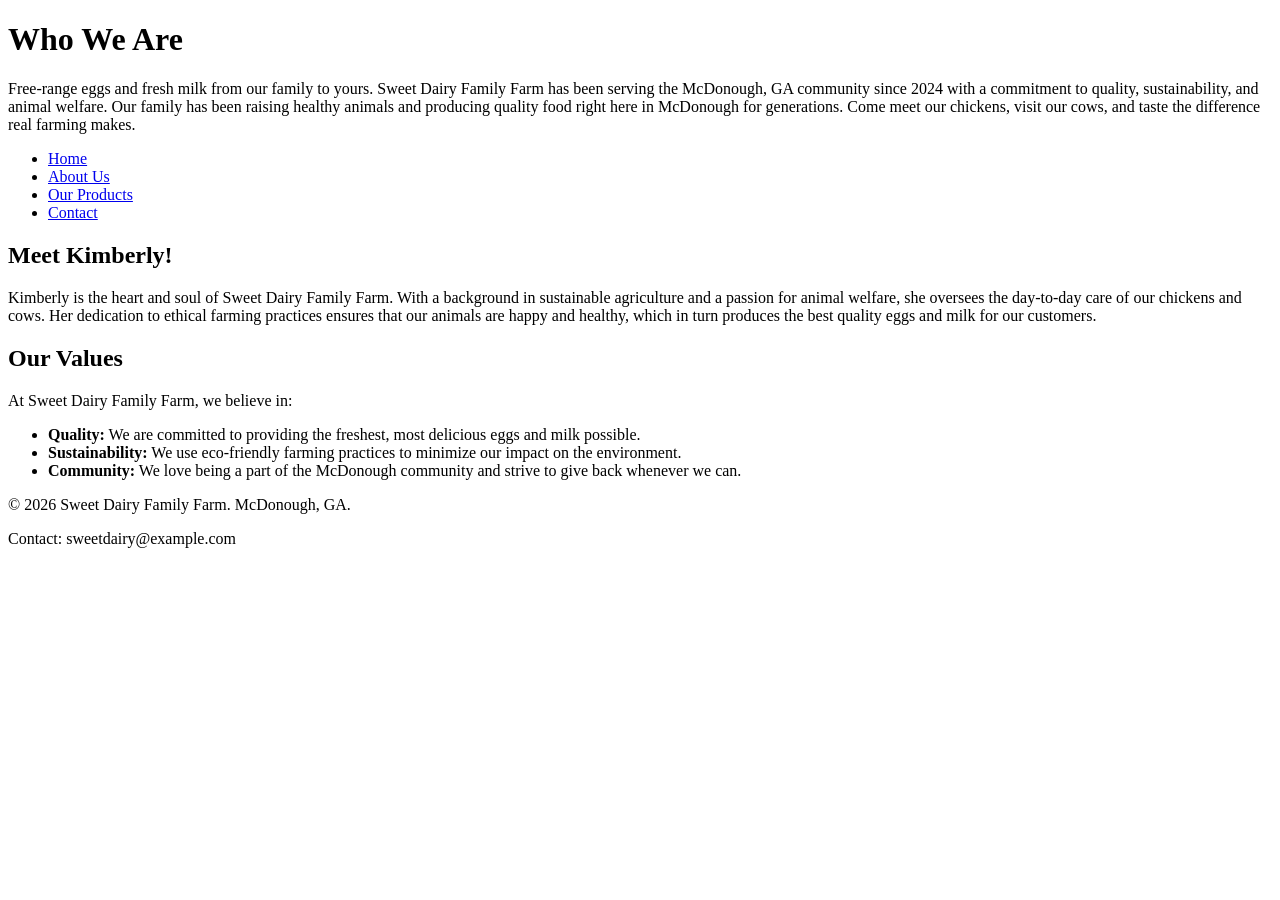
==== about.html @ c3a5337a "worked on the about.html sections creating a foundation for the about page" ====
<!DOCTYPE html>
<html lang="en">
<head>
    <meta charset="UTF-8">
    <meta name="viewport" content="width=device-width, initial-scale=1.0">
    <title>About Us - Sweet Dairy Family Farm</title>
</head>
<body>
        <header>
    <!-- <header> = top of the page, usually logo + nav -->
    <h1>Who We Are</h1>
    <p>Free-range eggs and fresh milk from our family to yours. Sweet Dairy Family Farm has been serving the McDonough, GA community since 2024
        with a commitment to quality, sustainability, and animal welfare. Our family has been raising healthy animals and producing quality food right here in McDonough for generations. Come meet our chickens, visit our cows, and taste the difference real farming makes. 
    </p>
    
    <nav>
      <!-- <nav> = navigation menu. Semantic = screen readers and Google know it's navigation -->
      <ul>
        <li><a href="index.html">Home</a></li>
        <li><a href="about.html">About Us</a></li>
        <li><a href="products.html">Our Products</a></li>
        <li><a href="contact.html">Contact</a></li>
      </ul>
    </nav>
  </header>

  <main>
    <!-- <main> = the main content of THIS specific page. Only one per page -->
    
    <section>
      <!-- <section> = a thematic grouping of content -->
      <h2>Meet Kimberly!</h2>
      <p>
        Kimberly is the heart and soul of Sweet Dairy Family Farm. With a background in sustainable agriculture and a passion for animal welfare, she oversees the day-to-day care of our chickens and cows. Her dedication to ethical farming practices ensures that our animals are happy and healthy, which in turn produces the best quality eggs and milk for our customers.
      </p>
    </section>

    <section>
      <h2>Our Values</h2>
      <p>
        At Sweet Dairy Family Farm, we believe in:
        <ul>
          <li><strong>Quality:</strong> We are committed to providing the freshest, most delicious eggs and milk possible.</li>
          <li><strong>Sustainability:</strong> We use eco-friendly farming practices to minimize our impact on the environment.</li>
          <li><strong>Community:</strong> We love being a part of the McDonough community and strive to give back whenever we can.</li>
        </ul>
      </p>
    </section>
  </main>

  <footer>
    <!-- <footer> = bottom of the page. Contact info, copyright, etc. -->
    <p>&copy; 2026 Sweet Dairy Family Farm. McDonough, GA.</p>
    <p>Contact: sweetdairy@example.com</p>
  </footer>
    
</body>
</html>
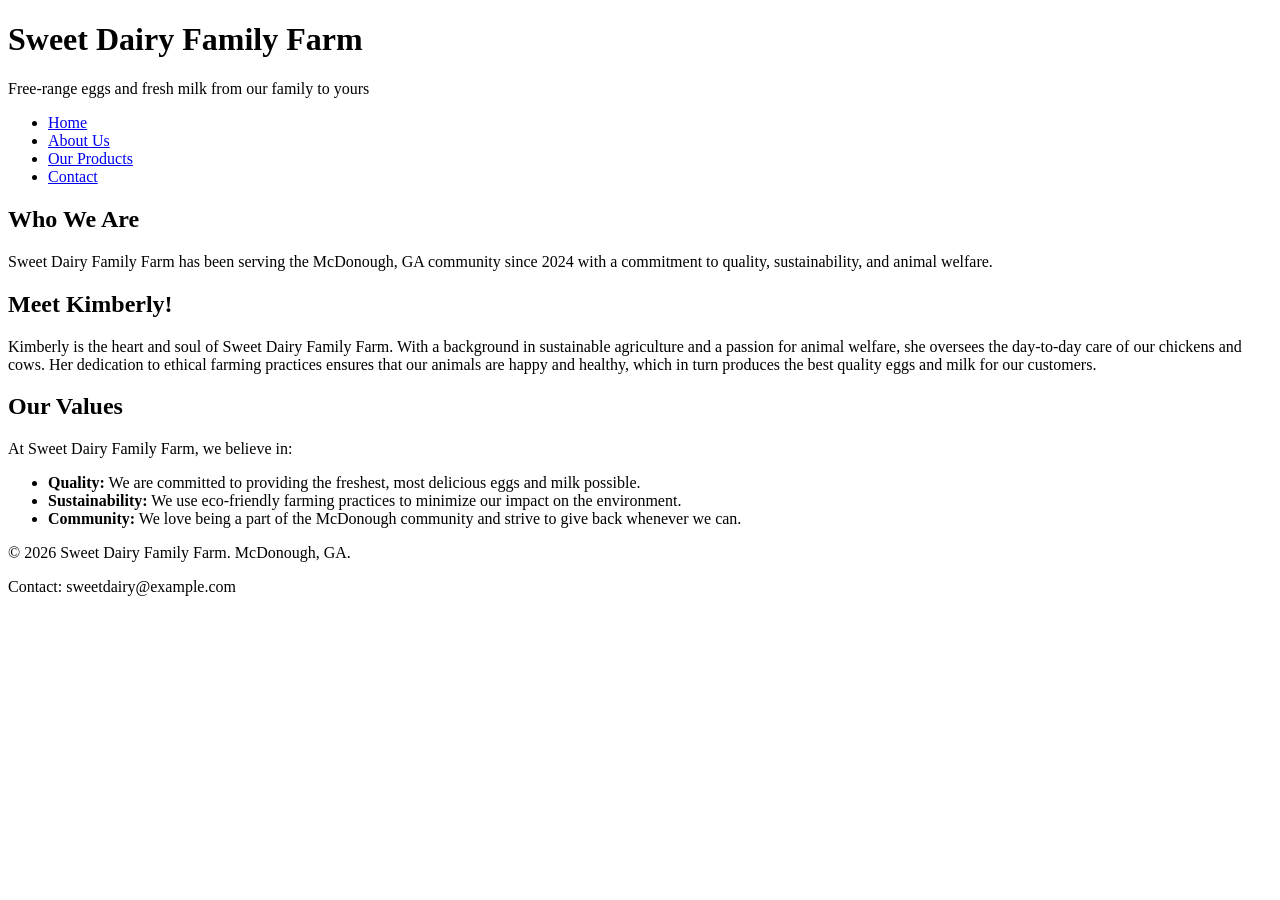
==== commit a7431e29: "small changes made to clean up readabilty in code" ====
--- a/about.html
+++ b/about.html
@@ -6,15 +6,10 @@
     <title>About Us - Sweet Dairy Family Farm</title>
 </head>
 <body>
-        <header>
-    <!-- <header> = top of the page, usually logo + nav -->
-    <h1>Who We Are</h1>
-    <p>Free-range eggs and fresh milk from our family to yours. Sweet Dairy Family Farm has been serving the McDonough, GA community since 2024
-        with a commitment to quality, sustainability, and animal welfare. Our family has been raising healthy animals and producing quality food right here in McDonough for generations. Come meet our chickens, visit our cows, and taste the difference real farming makes. 
-    </p>
-    
+  <header>
+    <h1>Sweet Dairy Family Farm</h1>
+    <p>Free-range eggs and fresh milk from our family to yours</p>
     <nav>
-      <!-- <nav> = navigation menu. Semantic = screen readers and Google know it's navigation -->
       <ul>
         <li><a href="index.html">Home</a></li>
         <li><a href="about.html">About Us</a></li>
@@ -25,10 +20,12 @@
   </header>
 
   <main>
-    <!-- <main> = the main content of THIS specific page. Only one per page -->
-    
     <section>
-      <!-- <section> = a thematic grouping of content -->
+      <h2>Who We Are</h2>
+      <p>Sweet Dairy Family Farm has been serving the McDonough, GA community since 2024 with a commitment to quality, sustainability, and animal welfare.</p>
+    </section>
+
+    <section>
       <h2>Meet Kimberly!</h2>
       <p>
         Kimberly is the heart and soul of Sweet Dairy Family Farm. With a background in sustainable agriculture and a passion for animal welfare, she oversees the day-to-day care of our chickens and cows. Her dedication to ethical farming practices ensures that our animals are happy and healthy, which in turn produces the best quality eggs and milk for our customers.
@@ -37,14 +34,12 @@
 
     <section>
       <h2>Our Values</h2>
-      <p>
-        At Sweet Dairy Family Farm, we believe in:
-        <ul>
-          <li><strong>Quality:</strong> We are committed to providing the freshest, most delicious eggs and milk possible.</li>
-          <li><strong>Sustainability:</strong> We use eco-friendly farming practices to minimize our impact on the environment.</li>
-          <li><strong>Community:</strong> We love being a part of the McDonough community and strive to give back whenever we can.</li>
-        </ul>
-      </p>
+      <p>At Sweet Dairy Family Farm, we believe in:</p>
+      <ul>
+        <li><strong>Quality:</strong> We are committed to providing the freshest, most delicious eggs and milk possible.</li>
+        <li><strong>Sustainability:</strong> We use eco-friendly farming practices to minimize our impact on the environment.</li>
+        <li><strong>Community:</strong> We love being a part of the McDonough community and strive to give back whenever we can.</li>
+      </ul>
     </section>
   </main>
 
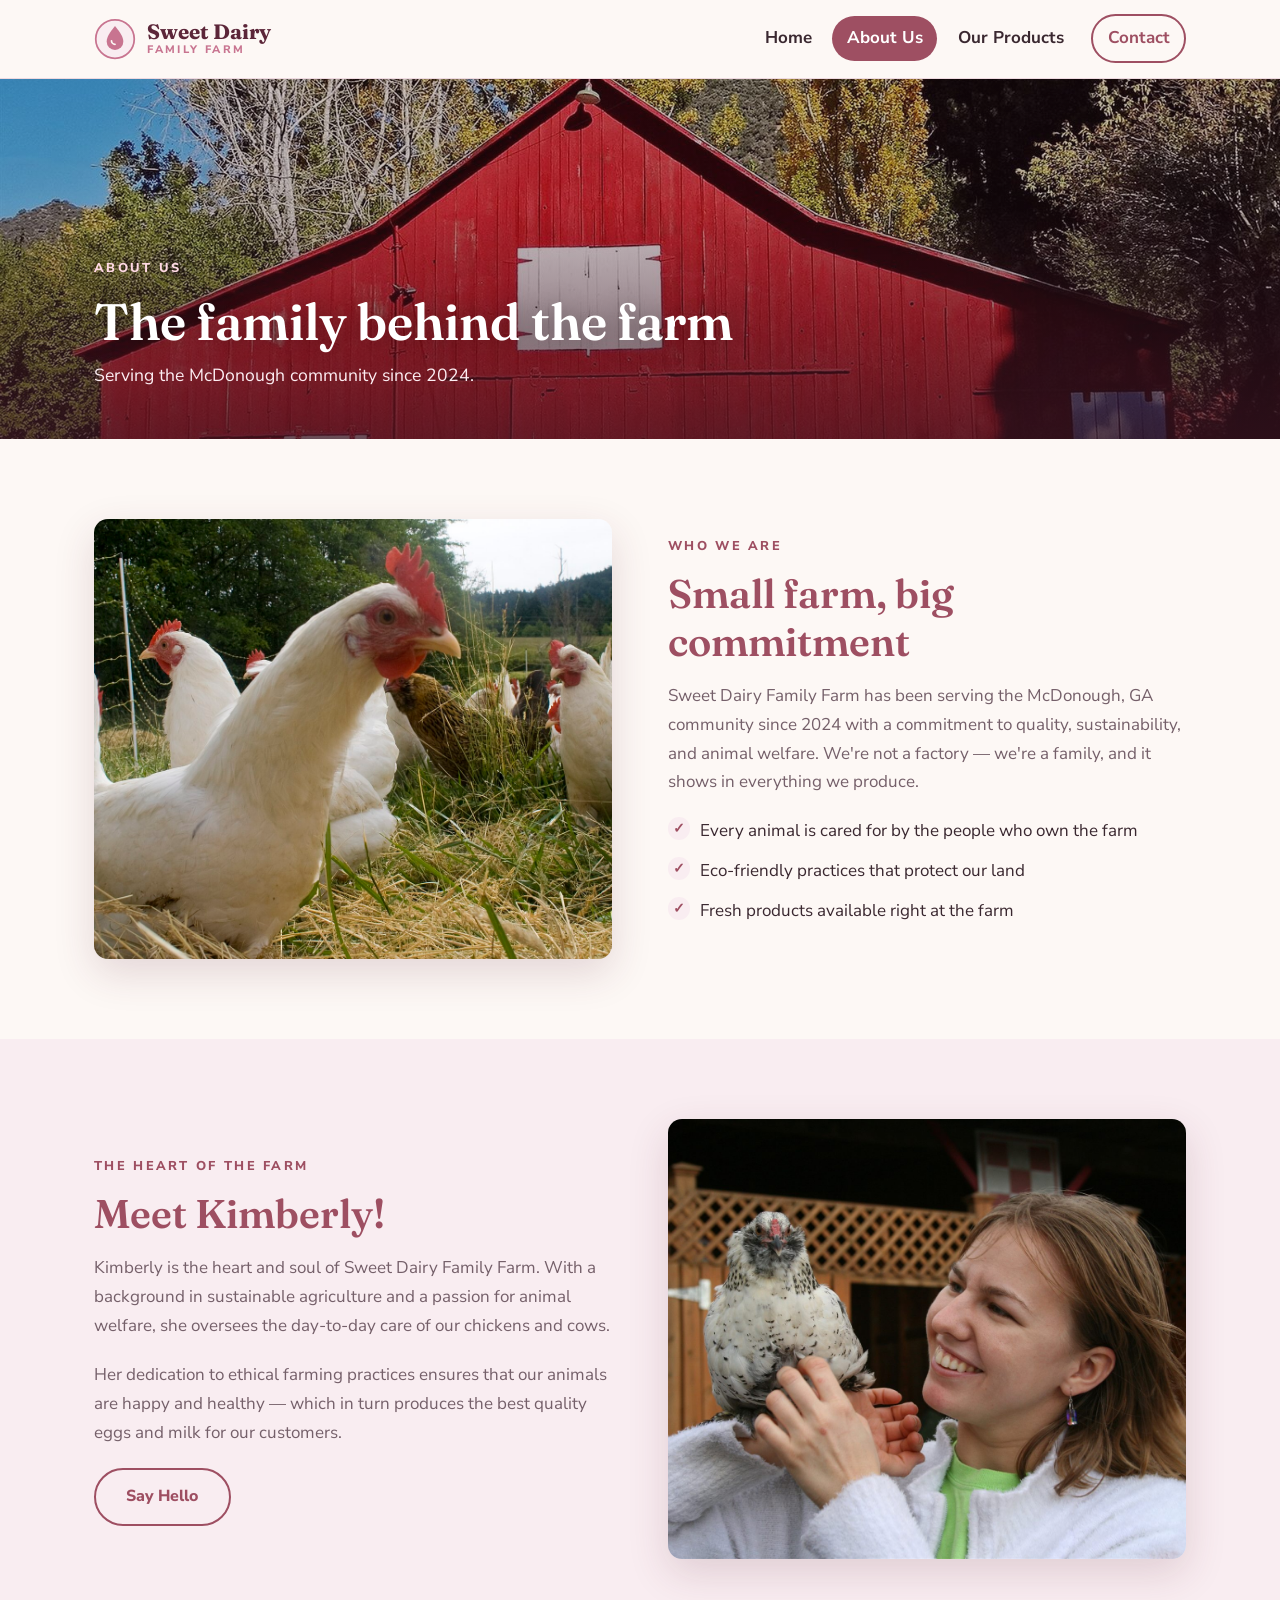
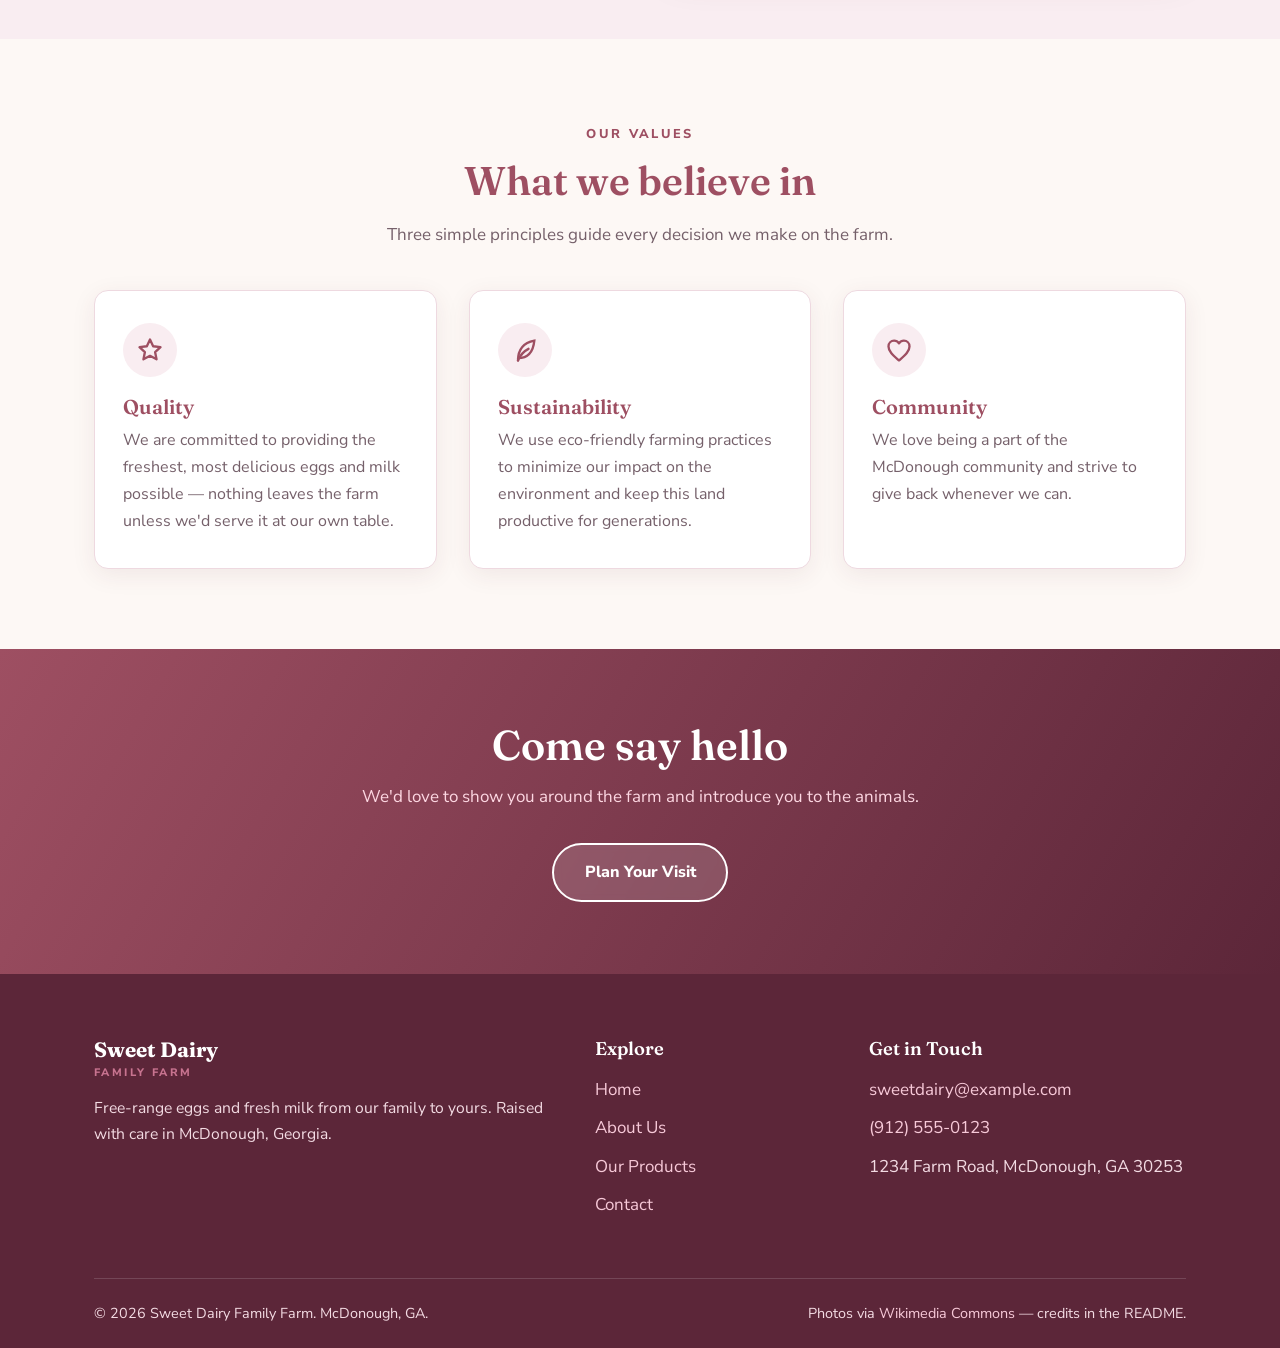
==== commit 337bec3c: "Redesign the site with a full design system, stock images, and vanilla JS - Rebuild all four pages: " ====
--- a/about.html
+++ b/about.html
@@ -1,53 +1,204 @@
 <!DOCTYPE html>
 <html lang="en">
+
 <head>
-    <meta charset="UTF-8">
-    <meta name="viewport" content="width=device-width, initial-scale=1.0">
-    <title>About Us - Sweet Dairy Family Farm</title>
+  <meta charset="UTF-8">
+  <meta name="viewport" content="width=device-width, initial-scale=1.0">
+  <meta name="description" content="Meet the family behind Sweet Dairy Family Farm in McDonough, GA — our story, our values, and the people who care for our animals.">
+
+  <link rel="preconnect" href="https://fonts.googleapis.com">
+  <link rel="preconnect" href="https://fonts.gstatic.com" crossorigin>
+  <link href="https://fonts.googleapis.com/css2?family=Fraunces:opsz,wght@9..144,500;9..144,600;9..144,700&family=Nunito+Sans:wght@400;700;800&display=swap" rel="stylesheet">
+
+  <link rel="stylesheet" href="styles.css">
+  <title>About Us — Sweet Dairy Family Farm</title>
 </head>
+
 <body>
-  <header>
-    <h1>Sweet Dairy Family Farm</h1>
-    <p>Free-range eggs and fresh milk from our family to yours</p>
-    <nav>
-      <ul>
-        <li><a href="index.html">Home</a></li>
-        <li><a href="about.html">About Us</a></li>
-        <li><a href="products.html">Our Products</a></li>
-        <li><a href="contact.html">Contact</a></li>
-      </ul>
-    </nav>
+  <a class="skip-link" href="#main">Skip to main content</a>
+
+  <header class="site-header">
+    <div class="header-inner">
+      <a class="brand" href="index.html">
+        <svg class="brand-mark" viewBox="0 0 48 48" aria-hidden="true">
+          <circle cx="24" cy="24" r="22" fill="#f9edf1" stroke="#c87490" stroke-width="2"/>
+          <path d="M24 9c5.5 6.8 9.5 12 9.5 18a9.5 9.5 0 0 1-19 0c0-6 4-11.2 9.5-18z" fill="#c87490"/>
+          <path d="M20 26a4 4 0 0 0 4 4" fill="none" stroke="#fdf8f5" stroke-width="2" stroke-linecap="round"/>
+        </svg>
+        <span class="brand-name">Sweet Dairy<small>Family Farm</small></span>
+      </a>
+
+      <button class="nav-toggle" aria-expanded="false" aria-controls="site-nav" aria-label="Toggle menu">&#9776;</button>
+
+      <nav class="site-nav" id="site-nav" aria-label="Main navigation">
+        <ul>
+          <li><a href="index.html">Home</a></li>
+          <li><a href="about.html" aria-current="page">About Us</a></li>
+          <li><a href="products.html">Our Products</a></li>
+          <li class="nav-cta"><a href="contact.html">Contact</a></li>
+        </ul>
+      </nav>
+    </div>
   </header>
 
-  <main>
-    <section>
-      <h2>Who We Are</h2>
-      <p>Sweet Dairy Family Farm has been serving the McDonough, GA community since 2024 with a commitment to quality, sustainability, and animal welfare.</p>
-    </section>
-
-    <section>
-      <h2>Meet Kimberly!</h2>
-      <p>
-        Kimberly is the heart and soul of Sweet Dairy Family Farm. With a background in sustainable agriculture and a passion for animal welfare, she oversees the day-to-day care of our chickens and cows. Her dedication to ethical farming practices ensures that our animals are happy and healthy, which in turn produces the best quality eggs and milk for our customers.
-      </p>
-    </section>
-
-    <section>
-      <h2>Our Values</h2>
-      <p>At Sweet Dairy Family Farm, we believe in:</p>
-      <ul>
-        <li><strong>Quality:</strong> We are committed to providing the freshest, most delicious eggs and milk possible.</li>
-        <li><strong>Sustainability:</strong> We use eco-friendly farming practices to minimize our impact on the environment.</li>
-        <li><strong>Community:</strong> We love being a part of the McDonough community and strive to give back whenever we can.</li>
-      </ul>
-    </section>
+  <main id="main">
+
+    <!-- ============ PAGE BANNER ============ -->
+    <section class="page-hero hero-about">
+      <div class="hero-content">
+        <span class="eyebrow">About Us</span>
+        <h1>The family behind the farm</h1>
+        <p>Serving the McDonough community since 2024.</p>
+      </div>
+    </section>
+
+    <!-- ============ WHO WE ARE ============ -->
+    <section class="section">
+      <div class="container split reveal">
+        <img src="images/hens.jpg" alt="A flock of free-range hens foraging on the grass" loading="lazy">
+        <div>
+          <span class="eyebrow">Who We Are</span>
+          <h2 class="section-title">Small farm, big commitment</h2>
+          <p class="section-intro">
+            Sweet Dairy Family Farm has been serving the McDonough, GA community
+            since 2024 with a commitment to quality, sustainability, and animal
+            welfare. We're not a factory — we're a family, and it shows in
+            everything we produce.
+          </p>
+          <ul class="checklist">
+            <li>Every animal is cared for by the people who own the farm</li>
+            <li>Eco-friendly practices that protect our land</li>
+            <li>Fresh products available right at the farm</li>
+          </ul>
+        </div>
+      </div>
+    </section>
+
+    <!-- ============ MEET KIMBERLY ============ -->
+    <section class="section section-tint">
+      <div class="container split flip reveal">
+        <img src="images/farmer.jpg" alt="A smiling farmer holding a speckled hen on her shoulder" loading="lazy">
+        <div>
+          <span class="eyebrow">The Heart of the Farm</span>
+          <h2 class="section-title">Meet Kimberly!</h2>
+          <p class="section-intro">
+            Kimberly is the heart and soul of Sweet Dairy Family Farm. With a
+            background in sustainable agriculture and a passion for animal
+            welfare, she oversees the day-to-day care of our chickens and cows.
+          </p>
+          <p class="section-intro">
+            Her dedication to ethical farming practices ensures that our animals
+            are happy and healthy — which in turn produces the best quality eggs
+            and milk for our customers.
+          </p>
+          <a class="btn btn-ghost" href="contact.html">Say Hello</a>
+        </div>
+      </div>
+    </section>
+
+    <!-- ============ OUR VALUES ============ -->
+    <section class="section">
+      <div class="container">
+        <div class="center reveal">
+          <span class="eyebrow">Our Values</span>
+          <h2 class="section-title">What we believe in</h2>
+          <p class="section-intro">
+            Three simple principles guide every decision we make on the farm.
+          </p>
+        </div>
+        <div class="grid-3">
+          <div class="feature reveal">
+            <div class="feature-icon">
+              <!-- Star icon -->
+              <svg viewBox="0 0 24 24" fill="none" stroke="currentColor" stroke-width="2" stroke-linejoin="round" aria-hidden="true">
+                <path d="M12 3l2.7 5.8 6.3.8-4.6 4.3 1.2 6.1L12 17l-5.6 3 1.2-6.1L3 9.6l6.3-.8z"/>
+              </svg>
+            </div>
+            <h3>Quality</h3>
+            <p>
+              We are committed to providing the freshest, most delicious eggs
+              and milk possible — nothing leaves the farm unless we'd serve it
+              at our own table.
+            </p>
+          </div>
+          <div class="feature reveal">
+            <div class="feature-icon">
+              <!-- Leaf icon -->
+              <svg viewBox="0 0 24 24" fill="none" stroke="currentColor" stroke-width="2" stroke-linecap="round" aria-hidden="true">
+                <path d="M6 21c0-9 4-15 14-17-1 10-6 15-14 15"/>
+                <path d="M6 21c2-5 5-8 9-10"/>
+              </svg>
+            </div>
+            <h3>Sustainability</h3>
+            <p>
+              We use eco-friendly farming practices to minimize our impact on
+              the environment and keep this land productive for generations.
+            </p>
+          </div>
+          <div class="feature reveal">
+            <div class="feature-icon">
+              <!-- Heart icon -->
+              <svg viewBox="0 0 24 24" fill="none" stroke="currentColor" stroke-width="2" stroke-linecap="round" stroke-linejoin="round" aria-hidden="true">
+                <path d="M12 21C7 16.5 3 13.2 3 8.9 3 6 5.2 4 7.8 4c1.7 0 3.2.8 4.2 2.2C13 4.8 14.5 4 16.2 4 18.8 4 21 6 21 8.9c0 4.3-4 7.6-9 12.1z"/>
+              </svg>
+            </div>
+            <h3>Community</h3>
+            <p>
+              We love being a part of the McDonough community and strive to
+              give back whenever we can.
+            </p>
+          </div>
+        </div>
+      </div>
+    </section>
+
+    <!-- ============ CALL TO ACTION ============ -->
+    <section class="cta-strip">
+      <div class="container reveal">
+        <h2>Come say hello</h2>
+        <p>We'd love to show you around the farm and introduce you to the animals.</p>
+        <a class="btn btn-light" href="contact.html">Plan Your Visit</a>
+      </div>
+    </section>
+
   </main>
 
-  <footer>
-    <!-- <footer> = bottom of the page. Contact info, copyright, etc. -->
-    <p>&copy; 2026 Sweet Dairy Family Farm. McDonough, GA.</p>
-    <p>Contact: sweetdairy@example.com</p>
+  <footer class="site-footer">
+    <div class="container">
+      <div class="footer-grid">
+        <div class="footer-brand">
+          <span class="brand-name">Sweet Dairy<small>Family Farm</small></span>
+          <p>
+            Free-range eggs and fresh milk from our family to yours.
+            Raised with care in McDonough, Georgia.
+          </p>
+        </div>
+        <div>
+          <h3>Explore</h3>
+          <ul>
+            <li><a href="index.html">Home</a></li>
+            <li><a href="about.html">About Us</a></li>
+            <li><a href="products.html">Our Products</a></li>
+            <li><a href="contact.html">Contact</a></li>
+          </ul>
+        </div>
+        <div>
+          <h3>Get in Touch</h3>
+          <ul>
+            <li><a href="mailto:sweetdairy@example.com">sweetdairy@example.com</a></li>
+            <li><a href="tel:+19125550123">(912) 555-0123</a></li>
+            <li>1234 Farm Road, McDonough, GA 30253</li>
+          </ul>
+        </div>
+      </div>
+      <div class="footer-bottom">
+        <p>&copy; 2026 Sweet Dairy Family Farm. McDonough, GA.</p>
+        <p>Photos via <a href="https://commons.wikimedia.org/">Wikimedia Commons</a> &mdash; credits in the README.</p>
+      </div>
+    </div>
   </footer>
-    
+
+  <script src="script.js"></script>
 </body>
-</html>+
+</html>
--- a/styles.css
+++ b/styles.css
@@ -0,0 +1,930 @@
+/* ============================================================
+   SWEET DAIRY FAMILY FARM — STYLESHEET
+   Organized top-to-bottom:
+   1. Design tokens (colors, fonts, spacing)
+   2. Reset & base typography
+   3. Reusable components (buttons, cards, badges)
+   4. Header & navigation
+   5. Hero sections
+   6. Page sections (offers, features, bands, forms...)
+   7. Footer
+   8. Animations & responsive breakpoints
+   ============================================================ */
+
+
+/* ========================================
+   1. DESIGN TOKENS
+   Custom properties = variables. Change a
+   color here and it updates site-wide.
+   ======================================== */
+:root {
+  /* Brand palette — warm rose + plum with cream */
+  --cream:      #fdf8f5;   /* warm paper background */
+  --blush:      #f9edf1;   /* soft pink section tint */
+  --rose:       #c87490;   /* brand rose */
+  --rose-deep:  #9e4f62;   /* headings, buttons */
+  --plum:       #5c2639;   /* darkest brand tone — footer, overlays */
+  --butter:     #e5a33d;   /* golden-yolk accent, used sparingly */
+  --ink:        #3a2830;   /* main text — warm near-black */
+  --ink-soft:   #75606a;   /* secondary text */
+  --line:       #eed9e0;   /* subtle borders */
+  --white:      #ffffff;
+
+  /* Typography */
+  --font-display: "Fraunces", Georgia, "Times New Roman", serif;
+  --font-body: "Nunito Sans", "Segoe UI", Helvetica, Arial, sans-serif;
+
+  /* Shape & shadow */
+  --radius: 14px;
+  --shadow-soft: 0 6px 24px rgba(92, 38, 57, 0.08);
+  --shadow-lift: 0 14px 40px rgba(92, 38, 57, 0.16);
+}
+
+
+/* ========================================
+   2. RESET & BASE
+   ======================================== */
+* {
+  margin: 0;
+  padding: 0;
+  box-sizing: border-box;
+}
+
+html {
+  scroll-behavior: smooth;
+}
+
+body {
+  font-family: var(--font-body);
+  font-size: 1.0625rem;      /* 17px — slightly roomier than default */
+  line-height: 1.7;
+  color: var(--ink);
+  background-color: var(--cream);
+}
+
+h1, h2, h3, h4 {
+  font-family: var(--font-display);
+  font-weight: 600;
+  line-height: 1.2;
+  color: var(--rose-deep);
+}
+
+img {
+  max-width: 100%;
+  display: block;
+}
+
+/* Accessibility: visible focus ring for keyboard users.
+   Two-tone ring: dark outline + white halo, so it stays
+   visible on light sections AND dark photos/footer. */
+a:focus-visible,
+button:focus-visible,
+input:focus-visible,
+textarea:focus-visible {
+  outline: 3px solid var(--rose-deep);
+  outline-offset: 2px;
+  box-shadow: 0 0 0 6px rgba(255, 255, 255, 0.85);
+}
+
+/* Skip link — hidden until focused with the keyboard */
+.skip-link {
+  position: absolute;
+  left: 1rem;
+  top: -4rem;
+  background: var(--plum);
+  color: var(--white);
+  padding: 0.6rem 1rem;
+  border-radius: 0 0 8px 8px;
+  z-index: 100;
+  transition: top 0.2s;
+}
+
+.skip-link:focus {
+  top: 0;
+}
+
+/* Layout helper: centers content and adds side padding */
+.container {
+  max-width: 1140px;
+  margin: 0 auto;
+  padding: 0 1.5rem;
+}
+
+/* Small uppercase label that sits above headings */
+.eyebrow {
+  display: inline-block;
+  font-family: var(--font-body);
+  font-size: 0.8rem;
+  font-weight: 800;
+  letter-spacing: 0.18em;
+  text-transform: uppercase;
+  color: var(--rose-deep);   /* deep rose — the lighter --rose fails WCAG AA contrast at this size */
+  margin-bottom: 0.75rem;
+}
+
+.section-title {
+  font-size: clamp(1.75rem, 3.5vw, 2.5rem);
+  margin-bottom: 1rem;
+}
+
+.section-intro {
+  max-width: 42rem;
+  color: var(--ink-soft);
+  margin-bottom: 2.5rem;
+}
+
+/* Centered variant for sections that stack in the middle */
+.center {
+  text-align: center;
+}
+
+.center .section-intro {
+  margin-left: auto;
+  margin-right: auto;
+}
+
+
+/* ========================================
+   3. REUSABLE COMPONENTS
+   ======================================== */
+
+/* --- Buttons --- */
+.btn {
+  display: inline-block;
+  font-family: var(--font-body);
+  font-size: 1rem;
+  font-weight: 800;
+  text-decoration: none;
+  padding: 0.85rem 1.9rem;
+  border-radius: 999px;        /* pill shape */
+  border: 2px solid transparent;
+  cursor: pointer;
+  transition: transform 0.2s, box-shadow 0.2s, background-color 0.2s, color 0.2s;
+}
+
+.btn:hover {
+  transform: translateY(-2px);
+  box-shadow: var(--shadow-lift);
+}
+
+.btn-primary {
+  background-color: var(--rose-deep);
+  color: var(--white);
+}
+
+.btn-primary:hover {
+  background-color: var(--plum);
+}
+
+/* Outlined button for use on photos / dark backgrounds */
+.btn-light {
+  background-color: rgba(255, 255, 255, 0.14);
+  border-color: var(--white);
+  color: var(--white);
+  backdrop-filter: blur(4px);
+}
+
+.btn-light:hover {
+  background-color: var(--white);
+  color: var(--plum);
+}
+
+/* Outlined button for light backgrounds */
+.btn-ghost {
+  border-color: var(--rose-deep);
+  color: var(--rose-deep);
+  background: transparent;
+}
+
+.btn-ghost:hover {
+  background-color: var(--rose-deep);
+  color: var(--white);
+}
+
+/* --- Cards --- */
+.card {
+  background: var(--white);
+  border: 1px solid var(--line);
+  border-radius: var(--radius);
+  overflow: hidden;            /* keeps image corners rounded */
+  box-shadow: var(--shadow-soft);
+  transition: transform 0.25s, box-shadow 0.25s;
+}
+
+.card:hover {
+  transform: translateY(-6px);
+  box-shadow: var(--shadow-lift);
+}
+
+.card img {
+  width: 100%;
+  height: 260px;
+  object-fit: cover;           /* crops instead of squishing */
+}
+
+.card-body {
+  padding: 1.75rem;
+}
+
+/* Card headings are h2 or h3 depending on the page's outline —
+   they look the same either way */
+.card-body h2,
+.card-body h3 {
+  font-size: 1.5rem;
+  margin-bottom: 0.6rem;
+}
+
+.card-body p {
+  color: var(--ink-soft);
+}
+
+.card-link {
+  display: inline-block;
+  margin-top: 1rem;
+  font-weight: 800;
+  color: var(--rose-deep);
+  text-decoration: none;
+}
+
+.card-link:hover {
+  text-decoration: underline;
+}
+
+/* --- Badges / chips (e.g. payment methods) --- */
+.chip {
+  display: inline-block;
+  background: var(--blush);
+  color: var(--rose-deep);
+  border: 1px solid var(--line);
+  font-weight: 800;
+  font-size: 0.9rem;
+  padding: 0.35rem 1rem;
+  border-radius: 999px;
+  margin: 0.2rem 0.25rem 0.2rem 0;
+}
+
+
+/* ========================================
+   4. HEADER & NAVIGATION
+   Sticky bar that stays visible on scroll.
+   ======================================== */
+.site-header {
+  position: sticky;
+  top: 0;
+  z-index: 50;
+  background: rgba(253, 248, 245, 0.92);   /* cream with slight see-through */
+  backdrop-filter: blur(10px);              /* frosted-glass effect */
+  border-bottom: 1px solid var(--line);
+}
+
+.header-inner {
+  display: flex;
+  align-items: center;
+  justify-content: space-between;
+  gap: 1rem;
+  padding: 0.9rem 1.5rem;
+  max-width: 1140px;
+  margin: 0 auto;
+}
+
+/* Brand: logo mark + wordmark */
+.brand {
+  display: flex;
+  align-items: center;
+  gap: 0.7rem;
+  text-decoration: none;
+}
+
+.brand-mark {
+  width: 42px;
+  height: 42px;
+  flex-shrink: 0;
+}
+
+.brand-name {
+  font-family: var(--font-display);
+  font-size: 1.3rem;
+  font-weight: 700;
+  color: var(--plum);
+  line-height: 1.1;
+}
+
+.brand-name small {
+  display: block;
+  font-family: var(--font-body);
+  font-size: 0.68rem;
+  font-weight: 800;
+  letter-spacing: 0.22em;
+  text-transform: uppercase;
+  color: var(--rose);
+}
+
+.site-nav ul {
+  list-style: none;
+  display: flex;
+  align-items: center;
+  gap: 0.4rem;
+}
+
+.site-nav a {
+  display: inline-block;
+  color: var(--ink);
+  text-decoration: none;
+  font-weight: 700;
+  padding: 0.5rem 0.9rem;
+  border-radius: 999px;
+  transition: background-color 0.2s, color 0.2s;
+}
+
+.site-nav a:hover {
+  background-color: var(--blush);
+  color: var(--rose-deep);
+}
+
+/* Highlights the page you are currently on (set via aria-current) */
+.site-nav a[aria-current="page"] {
+  background-color: var(--rose-deep);
+  color: var(--white);
+}
+
+/* Emphasized last nav item — the call-to-action */
+.site-nav .nav-cta a {
+  border: 2px solid var(--rose-deep);
+  color: var(--rose-deep);
+  margin-left: 0.4rem;
+}
+
+.site-nav .nav-cta a:hover,
+.site-nav .nav-cta a[aria-current="page"] {
+  background-color: var(--rose-deep);
+  color: var(--white);
+}
+
+/* Hamburger button — hidden on desktop, shown on mobile */
+.nav-toggle {
+  display: none;
+  background: none;
+  border: 2px solid var(--rose-deep);
+  border-radius: 8px;
+  color: var(--rose-deep);
+  font-size: 1.4rem;
+  line-height: 1;
+  padding: 0.35rem 0.6rem;
+  cursor: pointer;
+}
+
+
+/* ========================================
+   5. HERO SECTIONS
+   ======================================== */
+
+/* Full-height photo hero on the home page */
+.hero {
+  position: relative;
+  min-height: 82vh;
+  display: flex;
+  align-items: center;
+  /* Dark gradient laid over the photo so white text stays readable */
+  background:
+    linear-gradient(to right, rgba(58, 20, 33, 0.72) 0%, rgba(58, 20, 33, 0.35) 55%, rgba(58, 20, 33, 0.15) 100%),
+    url("images/hero.jpg") center / cover no-repeat;
+}
+
+.hero-content {
+  max-width: 1140px;
+  width: 100%;
+  margin: 0 auto;
+  padding: 5rem 1.5rem;
+  color: var(--white);
+}
+
+.hero-content .eyebrow {
+  color: #ffd9e4;
+}
+
+.hero-content h1 {
+  color: var(--white);
+  font-size: clamp(2.4rem, 6vw, 4.2rem);
+  max-width: 15em;
+  margin-bottom: 1.25rem;
+  text-shadow: 0 2px 24px rgba(0, 0, 0, 0.35);
+}
+
+.hero-content p {
+  font-size: 1.2rem;
+  max-width: 34em;
+  margin-bottom: 2.25rem;
+  color: #fdeef3;
+}
+
+.hero-actions {
+  display: flex;
+  flex-wrap: wrap;
+  gap: 1rem;
+}
+
+/* Shorter photo banner used at the top of inner pages */
+.page-hero {
+  position: relative;
+  min-height: 40vh;
+  display: flex;
+  align-items: flex-end;
+  background:
+    linear-gradient(to top, rgba(58, 20, 33, 0.75), rgba(58, 20, 33, 0.25) 65%),
+    var(--page-hero-image, url("images/barn.jpg")) center / cover no-repeat;
+}
+
+.page-hero .hero-content {
+  padding: 4rem 1.5rem 3rem;
+}
+
+.page-hero h1 {
+  color: var(--white);
+  font-size: clamp(2rem, 5vw, 3.2rem);
+  margin-bottom: 0.5rem;
+}
+
+.page-hero p {
+  margin-bottom: 0;
+  font-size: 1.1rem;
+}
+
+/* Each inner page swaps in its own banner photo */
+.page-hero.hero-about    { --page-hero-image: url("images/barn.jpg"); }
+.page-hero.hero-products { --page-hero-image: url("images/hens.jpg"); }
+.page-hero.hero-contact  { --page-hero-image: url("images/cow.jpg"); }
+
+
+/* ========================================
+   6. PAGE SECTIONS
+   ======================================== */
+.section {
+  padding: 5rem 0;
+}
+
+.section-tint {
+  background: var(--blush);
+}
+
+/* --- Highlights strip (under the home hero) --- */
+.highlights {
+  background: var(--plum);
+  color: var(--white);
+}
+
+.highlights .container {
+  display: grid;
+  grid-template-columns: repeat(4, 1fr);
+  gap: 1rem;
+  padding-top: 1.4rem;
+  padding-bottom: 1.4rem;
+  text-align: center;
+}
+
+.highlights span {
+  font-weight: 800;
+  font-size: 0.95rem;
+  letter-spacing: 0.04em;
+}
+
+/* --- Grids of cards / features --- */
+.grid-2 {
+  display: grid;
+  grid-template-columns: repeat(2, 1fr);
+  gap: 2rem;
+}
+
+.grid-3 {
+  display: grid;
+  grid-template-columns: repeat(3, 1fr);
+  gap: 2rem;
+}
+
+/* --- Feature (icon + title + text) --- */
+.feature {
+  background: var(--white);
+  border: 1px solid var(--line);
+  border-radius: var(--radius);
+  padding: 2rem 1.75rem;
+  box-shadow: var(--shadow-soft);
+}
+
+.feature-icon {
+  width: 54px;
+  height: 54px;
+  border-radius: 50%;
+  background: var(--blush);
+  color: var(--rose-deep);
+  display: flex;
+  align-items: center;
+  justify-content: center;
+  margin-bottom: 1.1rem;
+}
+
+.feature-icon svg {
+  width: 28px;
+  height: 28px;
+}
+
+.feature h2,
+.feature h3 {
+  font-size: 1.25rem;
+  margin-bottom: 0.5rem;
+}
+
+.feature p {
+  color: var(--ink-soft);
+  font-size: 1rem;
+}
+
+/* --- Split layout: photo beside text --- */
+.split {
+  display: grid;
+  grid-template-columns: 1fr 1fr;
+  gap: 3.5rem;
+  align-items: center;
+}
+
+.split img {
+  width: 100%;
+  height: 440px;
+  object-fit: cover;
+  border-radius: var(--radius);
+  box-shadow: var(--shadow-lift);
+}
+
+.split .section-intro {
+  margin-bottom: 1.25rem;
+}
+
+/* Reverses photo/text order on alternating sections */
+.split.flip img {
+  order: 2;
+}
+
+/* --- Checklist bullets --- */
+.checklist {
+  list-style: none;
+  margin: 1.25rem 0;
+}
+
+.checklist li {
+  position: relative;
+  padding-left: 2rem;
+  margin-bottom: 0.7rem;
+}
+
+.checklist li::before {
+  content: "✓";
+  position: absolute;
+  left: 0;
+  top: 0;
+  width: 1.4rem;
+  height: 1.4rem;
+  border-radius: 50%;
+  background: var(--blush);
+  color: var(--rose-deep);
+  font-weight: 800;
+  font-size: 0.85rem;
+  display: flex;
+  align-items: center;
+  justify-content: center;
+}
+
+/* --- Full-width photo band with a message --- */
+.band {
+  position: relative;
+  padding: 7rem 0;
+  background:
+    linear-gradient(rgba(58, 20, 33, 0.65), rgba(58, 20, 33, 0.65)),
+    url("images/barn.jpg") center / cover no-repeat;
+  /* Note: background-attachment: fixed would add a parallax feel,
+     but iOS/iPadOS Safari renders it broken — so we don't use it */
+  color: var(--white);
+  text-align: center;
+}
+
+.band h2 {
+  color: var(--white);
+  font-size: clamp(1.9rem, 4vw, 3rem);
+  max-width: 20em;
+  margin: 0 auto 1rem;
+}
+
+.band p {
+  max-width: 38em;
+  margin: 0 auto 2rem;
+  color: #fdeef3;
+  font-size: 1.15rem;
+}
+
+/* --- Call-to-action strip before the footer --- */
+.cta-strip {
+  background: linear-gradient(120deg, var(--rose-deep), var(--plum));
+  color: var(--white);
+  text-align: center;
+  padding: 4.5rem 0;
+}
+
+.cta-strip h2 {
+  color: var(--white);
+  font-size: clamp(1.8rem, 4vw, 2.6rem);
+  margin-bottom: 0.75rem;
+}
+
+.cta-strip p {
+  color: #fdd7e2;
+  margin-bottom: 2rem;
+}
+
+/* --- Info panel (shop hours, wholesale, honor system) --- */
+.panel {
+  background: var(--white);
+  border: 1px solid var(--line);
+  border-left: 6px solid var(--rose);
+  border-radius: var(--radius);
+  box-shadow: var(--shadow-soft);
+  padding: 2rem;
+}
+
+.panel h3 {
+  margin-bottom: 0.5rem;
+}
+
+.panel p {
+  color: var(--ink-soft);
+}
+
+.panel p + p {
+  margin-top: 0.75rem;
+}
+
+/* --- Contact info cards --- */
+.contact-card {
+  text-align: center;
+  padding: 2.25rem 1.5rem;
+}
+
+.contact-card .feature-icon {
+  margin: 0 auto 1.1rem;
+}
+
+.contact-card a {
+  color: var(--rose-deep);
+  font-weight: 800;
+  text-decoration: none;
+  word-break: break-word;
+}
+
+.contact-card a:hover {
+  text-decoration: underline;
+}
+
+/* --- Contact form --- */
+.form-card {
+  background: var(--white);
+  border: 1px solid var(--line);
+  border-radius: var(--radius);
+  box-shadow: var(--shadow-soft);
+  padding: 2.5rem;
+}
+
+.form-row {
+  display: grid;
+  grid-template-columns: 1fr 1fr;
+  gap: 1.25rem;
+}
+
+form label {
+  display: block;
+  margin-top: 1.25rem;
+  margin-bottom: 0.35rem;
+  font-weight: 800;
+  font-size: 0.95rem;
+}
+
+form input,
+form textarea {
+  width: 100%;
+  padding: 0.85rem 1rem;
+  border: 1.5px solid var(--line);
+  border-radius: 10px;
+  background: var(--cream);
+  font-family: inherit;
+  font-size: 1rem;
+  transition: border-color 0.2s, box-shadow 0.2s;
+}
+
+form input:focus,
+form textarea:focus {
+  outline: none;
+  border-color: var(--rose);
+  box-shadow: 0 0 0 4px rgba(200, 116, 144, 0.18);
+  background: var(--white);
+}
+
+.form-note {
+  margin-top: 1rem;
+  font-size: 0.9rem;
+  color: var(--ink-soft);
+}
+
+/* --- Embedded map --- */
+.map-frame {
+  width: 100%;
+  height: 380px;
+  border: 0;
+  border-radius: var(--radius);
+  box-shadow: var(--shadow-soft);
+}
+
+
+/* ========================================
+   7. FOOTER
+   ======================================== */
+.site-footer {
+  background: var(--plum);
+  color: #f3dbe3;
+}
+
+.footer-grid {
+  display: grid;
+  grid-template-columns: 2fr 1fr 1.4fr;
+  gap: 3rem;
+  padding: 4rem 0 3rem;
+}
+
+.site-footer h3 {
+  color: var(--white);
+  font-size: 1.15rem;
+  margin-bottom: 1rem;
+}
+
+.footer-brand .brand-name {
+  color: var(--white);
+}
+
+.footer-brand p {
+  margin-top: 1rem;
+  max-width: 30em;
+  font-size: 0.98rem;
+}
+
+.site-footer ul {
+  list-style: none;
+}
+
+.site-footer li {
+  margin-bottom: 0.6rem;
+}
+
+.site-footer a {
+  color: #f7c9d8;
+  text-decoration: none;
+}
+
+.site-footer a:hover {
+  color: var(--white);
+  text-decoration: underline;
+}
+
+.footer-bottom {
+  border-top: 1px solid rgba(255, 255, 255, 0.15);
+  padding: 1.4rem 0;
+  font-size: 0.9rem;
+  display: flex;
+  flex-wrap: wrap;
+  justify-content: space-between;
+  gap: 0.5rem;
+}
+
+
+/* ========================================
+   8. ANIMATIONS & RESPONSIVE
+   ======================================== */
+
+/* Elements with .reveal start invisible and slide in
+   when they scroll into view (handled by script.js).
+   The html.js prefix means: only hide things when JavaScript
+   is actually running — no JS, no hidden content. */
+html.js .reveal {
+  opacity: 0;
+  transform: translateY(24px);
+  transition: opacity 0.7s ease, transform 0.7s ease;
+}
+
+html.js .reveal.visible {
+  opacity: 1;
+  transform: none;
+}
+
+/* Respect users who turn off animations in their OS settings.
+   Selectors must match (or beat) the ones above, or they lose
+   the specificity contest and the animations still run. */
+@media (prefers-reduced-motion: reduce) {
+  html {
+    scroll-behavior: auto;
+  }
+
+  html.js .reveal,
+  html.js .reveal.visible {
+    opacity: 1;
+    transform: none;
+    transition: none;
+  }
+
+  .btn:hover,
+  .card:hover {
+    transform: none;
+  }
+}
+
+/* --- Tablet --- */
+@media (max-width: 900px) {
+  .grid-3 {
+    grid-template-columns: 1fr;
+  }
+
+  .split {
+    grid-template-columns: 1fr;
+    gap: 2rem;
+  }
+
+  .split.flip img {
+    order: 0;             /* photo back on top when stacked */
+  }
+
+  .split img {
+    height: 320px;
+  }
+
+  .highlights .container {
+    grid-template-columns: repeat(2, 1fr);
+    row-gap: 0.6rem;
+  }
+
+  .footer-grid {
+    grid-template-columns: 1fr;
+    gap: 2rem;
+  }
+
+  /* Stack Name/Email early — side by side they get too narrow
+     once the whole form shares the row with the map */
+  .form-row {
+    grid-template-columns: 1fr;
+  }
+}
+
+/* --- Phone --- */
+@media (max-width: 720px) {
+  .section {
+    padding: 3.5rem 0;
+  }
+
+  .grid-2 {
+    grid-template-columns: 1fr;
+  }
+
+  .hero {
+    min-height: 70vh;
+  }
+
+  /* Mobile navigation: hamburger toggles a dropdown */
+  .nav-toggle {
+    display: block;
+  }
+
+  .site-nav {
+    display: none;        /* hidden until the button is tapped */
+    position: absolute;
+    top: 100%;
+    left: 0;
+    right: 0;
+    background: var(--cream);
+    border-bottom: 1px solid var(--line);
+    box-shadow: var(--shadow-lift);
+  }
+
+  .site-nav.open {
+    display: block;
+  }
+
+  .site-nav ul {
+    flex-direction: column;
+    align-items: stretch;
+    gap: 0;
+    padding: 0.75rem 1rem 1rem;
+  }
+
+  .site-nav a {
+    display: block;
+    padding: 0.85rem 1rem;
+    border-radius: 10px;
+  }
+
+  .site-nav .nav-cta a {
+    margin-left: 0;
+    margin-top: 0.4rem;
+    text-align: center;
+  }
+}
